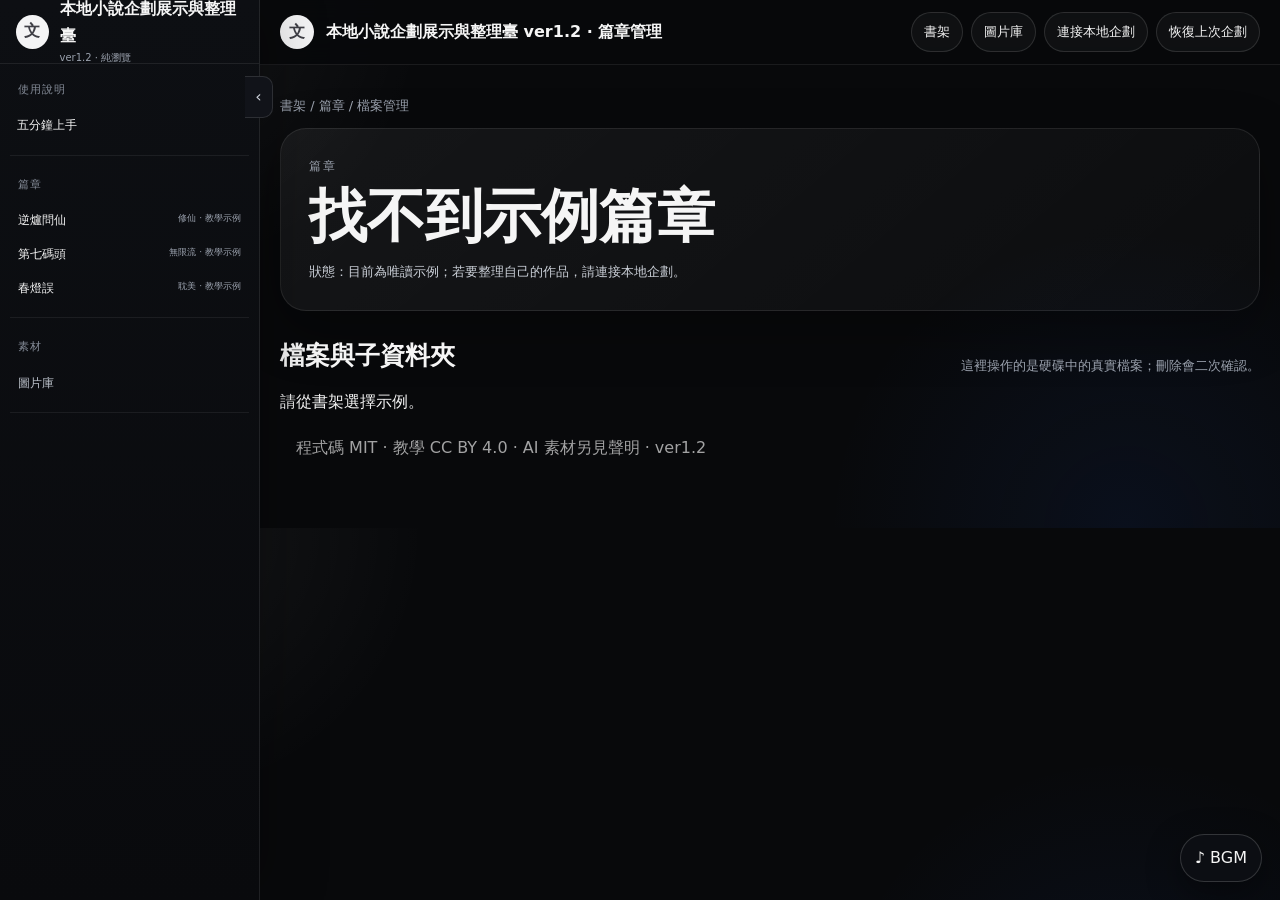
==== chapter.html @ 4d3f46bc "Initial release 本地小說企劃展示與整理臺 ver1.2" ====
<!doctype html>
<html lang="zh-Hant">
  <head>
    <meta charset="utf-8" />
    <meta name="viewport" content="width=device-width,initial-scale=1" />
    <title>本地小說企劃展示與整理臺 ver1.2 · 篇章管理</title>
    <link rel="stylesheet" href="css/style.css" />
    <link rel="stylesheet" href="css/theme-manager.css" />
    <link rel="stylesheet" href="css/browse.css" />
  </head>
  <body>
    <header class="top">
      <div class="wrap topin">
        <div class="brand">
          <div class="mark">文</div>
          <div>本地小說企劃展示與整理臺 ver1.2 · 篇章管理</div>
        </div>
        <nav class="nav">
          <a href="index.html">← 返回書架</a
          ><a id="imagesLink" href="images.html">本篇圖片</a
          ><button class="btn" id="editChapterBtn">編輯篇章</button
          ><button
            class="btn"
            id="reconnectBtn"
            onclick="BY.reconnect()"
            hidden
          >
            恢復上次項目</button
          ><button class="btn" onclick="BY.connect()">重選項目</button>
        </nav>
      </div>
    </header>
    <main class="wrap">
      <div class="crumb">書架 / 篇章 / 檔案管理</div>
      <section class="hero">
        <div class="eyebrow" id="chapterTheme">篇章</div>
        <h1 id="chapterTitle">讀取中…</h1>
        <div class="lead" id="chapterSub"></div>
        <div class="notice" style="margin-top: 12px">
          狀態：<span id="projectStatus">讀取中…</span>
        </div>
      </section>
      <section class="section">
        <div class="sectionhead">
          <h2>檔案與子資料夾</h2>
          <div class="meta">這裡操作的是硬碟中的真實檔案；刪除會二次確認。</div>
        </div>
        <div id="docList"><div class="empty">正在讀取…</div></div>
      </section>
      <p class="wrap" style="opacity: 0.65; padding: 20px 0">
        程式碼 MIT · 教學 CC BY 4.0 · AI 素材另見聲明 · ver1.2
      </p>
    </main>
    <div class="dialog" id="chapterSettingsDialog">
      <div class="dialogbox">
        <h2>編輯篇章</h2>
        <div class="field">
          <label>篇章名稱</label><input id="editChapterTitle" />
        </div>
        <div class="field">
          <label>副標題</label
          ><input id="editChapterSubtitle" placeholder="例如：系列第一部" />
        </div>
        <div class="field">
          <label>簡介</label
          ><textarea id="editChapterDescription" rows="3"></textarea>
        </div>
        <div class="field">
          <label>篇章類型</label
          ><select id="editChapterTheme"></select>
        </div>
        <div class="hint">
          需要新增或修改類型時，使用右下角「🎨 主題」。英文 ID
          與資料夾位置不會在這裡改動。
        </div>
        <div class="actions">
          <button class="btn" onclick="BY.saveChapterSettings()">
            保存修改</button
          ><button class="btn" onclick="BY.closeChapterSettings()">取消</button>
        </div>
      </div>
    </div>
    <script src="js/marked.js"></script>
    <script src="js/jszip.min.js"></script>
    <script src="js/markdown-utils.js"></script>
    <script src="js/reader-navigation.js"></script>
    <script src="js/app.js"></script>
    <script src="js/workbench.js"></script>
    <script src="js/demo-data.js"></script>
    <script src="js/browse.js"></script>
    <script>
      BY.initChapter();
    </script>
  </body>
</html>
---- css/style.css ----
:root {
  --bg: #08090b;
  --panel: #111317;
  --panel2: #16191f;
  --line: #2a2e36;
  --text: #f5f5f5;
  --muted: #9aa1ad;
  --white: #fff;
  --black: #050505;
  --red: #b91c1c;
  --blue: #2563eb;
  --accent: #fff;
  --shadow: 0 18px 55px rgba(0, 0, 0, 0.32);
}
* {
  box-sizing: border-box;
}
html {
  scroll-behavior: smooth;
}
body {
  margin: 0;
  background:
    radial-gradient(
      circle at 12% 0%,
      rgba(255, 255, 255, 0.055),
      transparent 22%
    ),
    radial-gradient(
      circle at 88% 100%,
      rgba(37, 99, 235, 0.08),
      transparent 24%
    ),
    var(--bg);
  color: var(--text);
  font-family: "Microsoft YaHei", "PingFang SC", system-ui, sans-serif;
  line-height: 1.65;
}
a {
  color: inherit;
  text-decoration: none;
}
button,
input,
select {
  font: inherit;
  color: inherit;
}
.wrap {
  width: min(1180px, calc(100% - 32px));
  margin: auto;
}
.top {
  position: sticky;
  top: 0;
  z-index: 50;
  background: rgba(8, 9, 11, 0.86);
  backdrop-filter: blur(12px);
  border-bottom: 1px solid rgba(255, 255, 255, 0.08);
}
.topin {
  min-height: 64px;
  display: flex;
  align-items: center;
  justify-content: space-between;
  gap: 16px;
}
.brand {
  display: flex;
  align-items: center;
  gap: 12px;
  font-weight: 800;
}
.mark {
  width: 34px;
  height: 34px;
  border-radius: 50%;
  background: var(--white);
  color: var(--black);
  display: grid;
  place-items: center;
  font-weight: 900;
}
.nav {
  display: flex;
  gap: 8px;
  flex-wrap: wrap;
}
.nav a,
.btn {
  border: 1px solid rgba(255, 255, 255, 0.12);
  background: rgba(255, 255, 255, 0.035);
  padding: 8px 12px;
  border-radius: 999px;
  font-size: 13px;
  cursor: pointer;
}
.nav a:hover,
.btn:hover {
  border-color: rgba(255, 255, 255, 0.28);
  background: rgba(255, 255, 255, 0.065);
}
main {
  padding: 30px 0 46px;
}
.hero {
  border: 1px solid rgba(255, 255, 255, 0.09);
  border-radius: 26px;
  padding: 28px;
  background: linear-gradient(
    140deg,
    rgba(255, 255, 255, 0.055),
    rgba(255, 255, 255, 0.018)
  );
  box-shadow: var(--shadow);
}
.eyebrow {
  font-size: 12px;
  letter-spacing: 0.2em;
  text-transform: uppercase;
  color: var(--muted);
}
h1 {
  margin: 8px 0 6px;
  font-size: clamp(34px, 5vw, 58px);
  line-height: 1.1;
}
h2 {
  font-size: 25px;
  margin: 0;
}
.lead {
  color: #d7d9df;
  max-width: 72ch;
}
.section {
  margin-top: 24px;
}
.sectionhead {
  display: flex;
  align-items: end;
  justify-content: space-between;
  gap: 16px;
  margin-bottom: 12px;
}
.grid {
  display: grid;
  gap: 16px;
}
.chapters {
  grid-template-columns: repeat(3, minmax(0, 1fr));
}
.card {
  border: 1px solid rgba(255, 255, 255, 0.085);
  background: linear-gradient(180deg, #15181d, #0f1115);
  border-radius: 22px;
  padding: 20px;
  box-shadow: var(--shadow);
  position: relative;
  overflow: hidden;
}
.card:before {
  content: "";
  position: absolute;
  left: 0;
  top: 0;
  bottom: 0;
  width: 5px;
  background: var(--accent);
}
.card.horror {
  --accent: var(--red);
}
.card.melancholy {
  --accent: var(--blue);
}
.card.baizi {
  --accent: var(--white);
}
.card.unknown {
  --accent: #161616;
}
.card h3 {
  font-size: 23px;
  margin: 0 0 4px;
}
.meta {
  font-size: 13px;
  color: var(--muted);
}
.card p {
  color: #d8dbe1;
}
.actions {
  display: flex;
  gap: 8px;
  flex-wrap: wrap;
  margin-top: 14px;
}
.action {
  display: inline-flex;
  border: 1px solid rgba(255, 255, 255, 0.12);
  padding: 7px 11px;
  border-radius: 999px;
  font-size: 13px;
}
.action:hover {
  background: rgba(255, 255, 255, 0.06);
}
.badge {
  display: inline-flex;
  padding: 4px 9px;
  border: 1px solid rgba(255, 255, 255, 0.12);
  border-radius: 999px;
  font-size: 11px;
  color: #d7dae0;
}
.empty {
  border: 1px dashed rgba(255, 255, 255, 0.18);
  border-radius: 20px;
  padding: 26px;
  color: var(--muted);
  text-align: center;
}
.list {
  display: grid;
  gap: 10px;
}
.row {
  display: flex;
  justify-content: space-between;
  gap: 16px;
  align-items: center;
  border: 1px solid rgba(255, 255, 255, 0.08);
  background: rgba(255, 255, 255, 0.025);
  border-radius: 16px;
  padding: 14px 16px;
}
.row:hover {
  background: rgba(255, 255, 255, 0.045);
}
.rowtitle {
  font-weight: 700;
}
.rowmeta {
  font-size: 12px;
  color: var(--muted);
}
.crumb {
  font-size: 13px;
  color: var(--muted);
  margin-bottom: 12px;
}
.reader {
  max-width: 900px;
  margin: auto;
}
.md {
  border: 1px solid rgba(255, 255, 255, 0.085);
  background: #101216;
  border-radius: 22px;
  padding: 30px;
  box-shadow: var(--shadow);
}
.md h1,
.md h2,
.md h3 {
  line-height: 1.3;
}
.md h1 {
  font-size: 34px;
}
.md h2 {
  font-size: 25px;
  margin-top: 30px;
  border-bottom: 1px solid rgba(255, 255, 255, 0.08);
  padding-bottom: 8px;
}
.md h3 {
  font-size: 20px;
  margin-top: 24px;
}
.md p {
  color: #e2e4e8;
}
.md blockquote {
  margin: 16px 0;
  padding: 10px 16px;
  border-left: 4px solid var(--blue);
  background: rgba(37, 99, 235, 0.08);
  color: #dbeafe;
}
.md code {
  background: #20242c;
  border-radius: 6px;
  padding: 2px 5px;
}
.md pre {
  background: #090b0e;
  padding: 16px;
  border-radius: 14px;
  overflow: auto;
}
.md table {
  width: 100%;
  border-collapse: collapse;
}
.md th,
.md td {
  border: 1px solid #30343d;
  padding: 8px;
}
.md ul,
.md ol {
  padding-left: 1.5em;
}
.tools {
  display: flex;
  gap: 8px;
  flex-wrap: wrap;
  margin: 14px 0;
}
.images {
  grid-template-columns: repeat(4, minmax(0, 1fr));
}
.imagecard {
  border: 1px solid rgba(255, 255, 255, 0.08);
  border-radius: 18px;
  overflow: hidden;
  background: #101216;
}
.imagecard img {
  display: block;
  width: 100%;
  aspect-ratio: 1/1;
  object-fit: cover;
  background: #060708;
}
.imagecap {
  padding: 9px 10px;
  color: #cfd3db;
  font-size: 12px;
}
.dialog {
  position: fixed;
  inset: 0;
  background: rgba(0, 0, 0, 0.68);
  z-index: 90;
  display: none;
  place-items: center;
  padding: 20px;
}
.dialog.open {
  display: grid;
}
.dialogbox {
  width: min(520px, 100%);
  background: #15181d;
  border: 1px solid rgba(255, 255, 255, 0.12);
  border-radius: 22px;
  padding: 22px;
  box-shadow: var(--shadow);
}
.field {
  display: grid;
  gap: 6px;
  margin: 12px 0;
}
.field input,
.field select {
  width: 100%;
  background: #0c0e12;
  border: 1px solid #343943;
  border-radius: 12px;
  padding: 10px 12px;
}
.hint {
  color: var(--muted);
  font-size: 12px;
}
.notice {
  font-size: 13px;
  color: #cbd0d8;
}
.split {
  display: grid;
  grid-template-columns: 1fr 320px;
  gap: 18px;
}
.side {
  align-self: start;
  position: sticky;
  top: 84px;
}
.swatch {
  display: grid;
  grid-template-columns: repeat(4, 1fr);
  gap: 8px;
}
.swatch div {
  height: 52px;
  border-radius: 12px;
  border: 1px solid rgba(255, 255, 255, 0.12);
}
@media (max-width: 900px) {
  .chapters,
  .images {
    grid-template-columns: 1fr 1fr;
  }
  .split {
    grid-template-columns: 1fr;
  }
  .side {
    position: static;
  }
}
@media (max-width: 640px) {
  .chapters,
  .images {
    grid-template-columns: 1fr;
  }
  .topin {
    align-items: flex-start;
    flex-direction: column;
    padding: 10px 0;
  }
  .md {
    padding: 20px;
  }
  .row {
    align-items: flex-start;
    flex-direction: column;
  }
  .sectionhead {
    align-items: flex-start;
    flex-direction: column;
  }
}
.coverthumb {
  display: block;
  margin: -20px -20px 14px;
  height: 180px;
  overflow: hidden;
  border-bottom: 1px solid rgba(255, 255, 255, 0.08);
  background: #07080a;
}
.coverthumb img {
  width: 100%;
  height: 100%;
  object-fit: cover;
  display: block;
}
.imageopen {
  position: relative;
  display: block;
  width: 100%;
  border: 0;
  padding: 0;
  background: #060708;
  cursor: zoom-in;
  color: inherit;
}
.imageopen img {
  display: block;
  width: 100%;
  aspect-ratio: 1/1;
  object-fit: cover;
}
.zoomhint {
  position: absolute;
  right: 8px;
  bottom: 8px;
  background: rgba(0, 0, 0, 0.7);
  border: 1px solid rgba(255, 255, 255, 0.18);
  padding: 4px 8px;
  border-radius: 999px;
  font-size: 11px;
  opacity: 0;
  transition: 0.2s;
}
.imageopen:hover .zoomhint {
  opacity: 1;
}
.imagepath {
  font-size: 11px;
  color: var(--muted);
  overflow-wrap: anywhere;
  margin-bottom: 8px;
}
.imagecontrols {
  display: grid;
  gap: 8px;
}
.imagecontrols label {
  display: grid;
  gap: 4px;
  font-size: 11px;
  color: #cfd3db;
}
.imagecontrols select,
.imagecontrols input {
  width: 100%;
  background: #0b0d11;
  border: 1px solid #333842;
  border-radius: 10px;
  padding: 7px 8px;
  font-size: 12px;
}
.lightbox {
  position: fixed;
  inset: 0;
  z-index: 120;
  background: rgba(0, 0, 0, 0.86);
  display: none;
  place-items: center;
  padding: 24px;
}
.lightbox.open {
  display: grid;
}
.lightboxbox {
  position: relative;
  max-width: min(1200px, 96vw);
  max-height: 94vh;
  display: grid;
  grid-template-rows: minmax(0, 1fr) auto;
  background: #0b0d10;
  border: 1px solid rgba(255, 255, 255, 0.16);
  border-radius: 18px;
  overflow: hidden;
  box-shadow: 0 28px 90px rgba(0, 0, 0, 0.6);
}
.lightboxbox img {
  max-width: 100%;
  max-height: 82vh;
  object-fit: contain;
  display: block;
  margin: auto;
  background: #050506;
}
.lightmeta {
  padding: 10px 14px;
  color: #d9dce2;
  font-size: 13px;
  border-top: 1px solid rgba(255, 255, 255, 0.08);
}
.lightmeta strong {
  display: block;
  margin-bottom: 3px;
}
.lightclose {
  position: absolute;
  right: 10px;
  top: 10px;
  z-index: 3;
  width: 38px;
  height: 38px;
  border-radius: 50%;
  border: 1px solid rgba(255, 255, 255, 0.22);
  background: rgba(0, 0, 0, 0.72);
  color: #fff;
  font-size: 24px;
  line-height: 1;
  cursor: pointer;
}
.no-scroll {
  overflow: hidden;
}

/* v9 · Theme wheel / BGM / grouped docs */
.card.unknown {
  --accent: var(--black);
}
.seriesgroup {
  margin-top: 16px;
}
.seriesgroup:first-child {
  margin-top: 0;
}
.seriesgroup > h3 {
  margin: 0 0 9px;
  font-size: 15px;
  color: #e3e6eb;
  letter-spacing: 0.04em;
}
.seriesgroup + .seriesgroup {
  padding-top: 14px;
  border-top: 1px solid rgba(255, 255, 255, 0.07);
}
.tablewrap {
  overflow: auto;
  margin: 14px 0;
  border-radius: 12px;
}
.md hr {
  border: 0;
  border-top: 1px solid rgba(255, 255, 255, 0.12);
  margin: 24px 0;
}
.md del {
  color: #9ca3af;
}
.globaltools {
  position: fixed;
  right: 18px;
  bottom: 18px;
  z-index: 100;
  display: flex;
  gap: 8px;
}
.floatbtn {
  border: 1px solid rgba(255, 255, 255, 0.16);
  background: rgba(14, 16, 20, 0.92);
  backdrop-filter: blur(10px);
  color: #f5f5f5;
  border-radius: 999px;
  padding: 10px 14px;
  box-shadow: 0 10px 34px rgba(0, 0, 0, 0.42);
  cursor: pointer;
}
.floatbtn:hover {
  background: #1a1d23;
  border-color: rgba(255, 255, 255, 0.3);
}
.toolpanel {
  position: fixed;
  right: 18px;
  bottom: 70px;
  z-index: 110;
  width: min(360px, calc(100vw - 36px));
  background: rgba(17, 19, 24, 0.98);
  border: 1px solid rgba(255, 255, 255, 0.14);
  border-radius: 20px;
  padding: 16px;
  box-shadow: 0 24px 80px rgba(0, 0, 0, 0.58);
  display: none;
}
.toolpanel.open {
  display: block;
}
.toolhead {
  display: flex;
  align-items: center;
  justify-content: space-between;
  gap: 14px;
  font-size: 17px;
}
.xbtn {
  width: 32px;
  height: 32px;
  border-radius: 50%;
  border: 1px solid rgba(255, 255, 255, 0.12);
  background: #0b0d11;
  color: #fff;
  cursor: pointer;
  font-size: 20px;
}
.toolhint {
  font-size: 12px;
  color: var(--muted);
  margin: 8px 0 14px;
}
.colorgrid {
  display: grid;
  grid-template-columns: 1fr 1fr;
  gap: 10px;
}
.colorgrid label {
  display: grid;
  grid-template-columns: 1fr 46px;
  align-items: center;
  gap: 8px;
  border: 1px solid rgba(255, 255, 255, 0.08);
  padding: 9px 10px;
  border-radius: 12px;
  font-size: 12px;
}
.colorgrid input[type="color"] {
  width: 46px;
  height: 32px;
  border: 0;
  padding: 0;
  background: transparent;
  cursor: pointer;
}
.toolactions {
  display: flex;
  gap: 8px;
  margin-top: 12px;
}
.toolfield {
  display: grid;
  gap: 6px;
  font-size: 12px;
  color: #d8dbe1;
}
.toolfield select {
  width: 100%;
  background: #0b0d11;
  border: 1px solid #343943;
  border-radius: 11px;
  padding: 9px 10px;
}
.playerrow {
  display: flex;
  gap: 12px;
  align-items: center;
  margin-top: 12px;
}
.playbtn {
  min-width: 92px;
  border: 1px solid rgba(255, 255, 255, 0.15);
  background: rgba(255, 255, 255, 0.05);
  border-radius: 999px;
  padding: 8px 12px;
  cursor: pointer;
}
.playbtn:disabled {
  opacity: 0.45;
  cursor: not-allowed;
}
.vol {
  display: flex;
  align-items: center;
  gap: 7px;
  font-size: 12px;
  color: #d8dbe1;
  flex: 1;
}
.vol input {
  width: 100%;
}
.checkrow {
  display: flex;
  align-items: center;
  gap: 7px;
  margin-top: 10px;
  font-size: 12px;
  color: #d8dbe1;
}
.bgmstatus {
  margin-top: 10px;
  font-size: 11px;
  color: var(--muted);
  overflow-wrap: anywhere;
}
@media (max-width: 640px) {
  .globaltools {
    right: 10px;
    bottom: 10px;
  }
  .toolpanel {
    right: 10px;
    bottom: 62px;
    width: calc(100vw - 20px);
  }
  .colorgrid {
    grid-template-columns: 1fr;
  }
}

/* v10 · fixed series sidebar + real file manager */
.bysidenav {
  position: fixed;
  left: 0;
  top: 0;
  bottom: 0;
  width: 260px;
  z-index: 70;
  background: linear-gradient(180deg, #0d0f13, #090a0d);
  border-right: 1px solid rgba(255, 255, 255, 0.09);
  box-shadow: 18px 0 50px rgba(0, 0, 0, 0.18);
  display: flex;
  flex-direction: column;
  transition: 0.22s ease;
}
.sidebrand {
  height: 64px;
  display: flex;
  align-items: center;
  gap: 11px;
  padding: 0 16px;
  border-bottom: 1px solid rgba(255, 255, 255, 0.08);
}
.sidebrand small {
  display: block;
  color: var(--muted);
  font-size: 10px;
  margin-top: 1px;
}
.sidenavscroll {
  overflow: auto;
  padding: 12px 10px 70px;
}
.sidegroup {
  display: block;
  margin-bottom: 15px;
  padding-bottom: 12px;
  border-bottom: 1px solid rgba(255, 255, 255, 0.065);
}
.sidegrouptitle {
  display: block;
  font-size: 11px;
  text-transform: uppercase;
  letter-spacing: 0.08em;
  color: #858c98;
  padding: 5px 8px;
  margin-bottom: 5px;
  list-style: none;
}
.sidefile {
  display: flex;
  align-items: center;
  gap: 5px;
  border-radius: 10px;
}
.sidefile:hover {
  background: rgba(255, 255, 255, 0.045);
}
.sidefile > a {
  flex: 1;
  min-width: 0;
  padding: 7px 7px;
  font-size: 12px;
  white-space: nowrap;
  overflow: hidden;
  text-overflow: ellipsis;
}
.sideops {
  display: flex;
  gap: 2px;
  opacity: 0.35;
  transition: 0.15s;
}
.sidefile:hover .sideops {
  opacity: 1;
}
.sideops button,
.sideadd,
.fileops button,
.fileops a,
.miniops button {
  border: 1px solid rgba(255, 255, 255, 0.1);
  background: rgba(255, 255, 255, 0.035);
  color: #dfe3e9;
  border-radius: 8px;
  padding: 4px 7px;
  font-size: 11px;
  cursor: pointer;
}
.sideops button:hover,
.sideadd:hover,
.fileops button:hover,
.fileops a:hover,
.miniops button:hover {
  background: rgba(255, 255, 255, 0.09);
  border-color: rgba(255, 255, 255, 0.22);
}
.danger,
.dangerbtn {
  color: #fecaca !important;
  border-color: rgba(239, 68, 68, 0.26) !important;
}
.sideadd {
  width: 100%;
  margin-top: 6px;
  padding: 7px;
}
.sidelink {
  display: flex;
  justify-content: space-between;
  gap: 8px;
  padding: 7px 8px;
  border-radius: 9px;
  font-size: 12px;
}
.sidelink:hover {
  background: rgba(255, 255, 255, 0.045);
}
.sidelink small {
  color: var(--muted);
  font-size: 9px;
}
.sidelink.compact {
  display: block;
  color: #bdc3cc;
}
.sidecollapse {
  position: absolute;
  right: -14px;
  top: 76px;
  width: 28px;
  height: 42px;
  border-radius: 0 10px 10px 0;
  border: 1px solid rgba(255, 255, 255, 0.12);
  border-left: 0;
  background: #111319;
  color: #cfd4dc;
  cursor: pointer;
}
.sideopen {
  display: none;
  position: fixed;
  left: 10px;
  bottom: 12px;
  z-index: 115;
  width: 42px;
  height: 42px;
  border-radius: 50%;
  border: 1px solid rgba(255, 255, 255, 0.16);
  background: #111319;
  color: #fff;
  cursor: pointer;
}
.with-sidebar .top .wrap,
.with-sidebar main.wrap {
  width: min(1180px, calc(100% - 300px));
  margin-left: max(280px, calc((100vw - 1180px + 260px) / 2));
}
.sidebar-collapsed .bysidenav {
  transform: translateX(-260px);
}
.sidebar-collapsed .sideopen {
  display: block;
}
.sidebar-collapsed.with-sidebar .top .wrap,
.sidebar-collapsed.with-sidebar main.wrap {
  width: min(1180px, calc(100% - 32px));
  margin-left: auto;
  margin-right: auto;
}
.manager-note {
  display: flex;
  gap: 14px;
  align-items: flex-start;
  border: 1px solid rgba(255, 255, 255, 0.08);
  background: rgba(255, 255, 255, 0.025);
  border-radius: 18px;
  padding: 16px 18px;
}
.manager-note strong {
  white-space: nowrap;
}
.manager-note span {
  color: #cbd0d8;
  font-size: 13px;
}
.treebar {
  display: flex;
  align-items: center;
  justify-content: space-between;
  gap: 14px;
  border: 1px solid rgba(255, 255, 255, 0.1);
  background: #15181d;
  border-radius: 17px;
  padding: 13px 14px;
  margin-bottom: 10px;
}
.treebar > div:first-child {
  display: grid;
}
.treebar span {
  font-size: 11px;
  color: var(--muted);
}
.filetree {
  border: 1px solid rgba(255, 255, 255, 0.07);
  border-radius: 18px;
  overflow: hidden;
  background: #0e1014;
}
.treefolder,
.treefile {
  border-top: 1px solid rgba(255, 255, 255, 0.055);
}
.filetree > .treefolder:first-child,
.filetree > .treefile:first-child {
  border-top: 0;
}
.treerow {
  display: flex;
  align-items: center;
  gap: 9px;
  min-height: 48px;
  padding: 7px 10px 7px calc(12px + var(--depth, 0) * 24px);
}
.folderrow {
  background: rgba(255, 255, 255, 0.025);
}
.treeicon {
  width: 28px;
  flex: none;
  font-size: 10px;
  color: #aeb5c0;
  text-align: center;
}
.treefilemain {
  display: grid;
  min-width: 130px;
}
.treepath {
  font-size: 10px;
  color: #747c88;
  margin-left: 6px;
  overflow-wrap: anywhere;
}
.fileops {
  margin-left: auto;
  display: flex;
  gap: 5px;
  flex-wrap: wrap;
  justify-content: flex-end;
}
.treesections {
  display: flex;
  gap: 5px;
  flex-wrap: wrap;
  padding: 0 10px 9px calc(49px + var(--depth, 0) * 24px);
}
.treesections a {
  font-size: 10px;
  color: #b9c1cc;
  border: 1px solid rgba(255, 255, 255, 0.08);
  border-radius: 999px;
  padding: 3px 7px;
}
.treesections a:hover {
  background: rgba(255, 255, 255, 0.05);
}
.treechildren > .treefolder,
.treechildren > .treefile {
  border-top: 1px solid rgba(255, 255, 255, 0.04);
}
.miniops {
  display: flex;
  gap: 5px;
  flex-wrap: wrap;
}
.dangerbtn {
  background: rgba(127, 29, 29, 0.14) !important;
}
.tools .dangerbtn:hover {
  background: rgba(127, 29, 29, 0.26) !important;
}
@media (max-width: 1100px) {
  .bysidenav {
    transform: translateX(-260px);
  }
  .sideopen {
    display: block;
  }
  .with-sidebar .top .wrap,
  .with-sidebar main.wrap {
    width: min(1180px, calc(100% - 32px));
    margin-left: auto;
    margin-right: auto;
  }
  .sidebar-collapsed .bysidenav {
    transform: translateX(0);
  }
  .sidebar-collapsed .sideopen {
    display: none;
  }
  .sidebar-collapsed.with-sidebar .top .wrap,
  .sidebar-collapsed.with-sidebar main.wrap {
    width: min(1180px, calc(100% - 32px));
    margin-left: auto;
    margin-right: auto;
  }
}
@media (max-width: 700px) {
  .treerow {
    align-items: flex-start;
    flex-wrap: wrap;
  }
  .fileops {
    width: 100%;
    margin-left: 37px;
    justify-content: flex-start;
  }
  .treepath {
    width: 100%;
    margin-left: 37px;
  }
  .manager-note {
    flex-direction: column;
  }
  .with-sidebar .globaltools {
    z-index: 120;
  }
}

/* Workbench tools */
.wbquick {
  position: fixed;
  right: 18px;
  bottom: 82px;
  z-index: 80;
  display: flex;
  gap: 7px;
  flex-direction: column;
}
.wbquick button {
  width: 42px;
  height: 42px;
  border-radius: 13px;
  border: 1px solid rgba(255, 255, 255, 0.12);
  background: #15171b;
  color: #f4f4f5;
  font-weight: 800;
  box-shadow: 0 8px 26px #0008;
  cursor: pointer;
}
.wbquick button:hover {
  transform: translateY(-1px);
  border-color: #ffffff55;
}
.wb-dashboard {
  display: flex;
  gap: 10px;
  flex-wrap: wrap;
  margin-top: 18px;
  align-items: center;
}
.wb-dashboard > span {
  padding: 9px 13px;
  border: 1px solid #ffffff18;
  border-radius: 12px;
  background: #ffffff08;
  color: #bbb;
}
.wb-dashboard b {
  color: #fff;
  font-size: 18px;
  margin-right: 4px;
}
.continue-work {
  margin-top: 10px;
  color: #aaa;
}
.continue-work a {
  color: #fff;
  text-decoration: underline;
}
.reader-primary {
  display: flex;
  gap: 8px;
  flex-wrap: wrap;
  align-items: center;
}
.editbtn {
  font-size: 16px !important;
  padding: 10px 18px !important;
  border-color: #ffffff40 !important;
}
.historybtn {
  border-color: #2563eb55 !important;
}
.tagline {
  margin-top: 10px;
  display: flex;
  gap: 8px;
  align-items: center;
  color: #999;
}
.tagchip {
  border: 1px solid #ffffff18;
  background: #ffffff08;
  color: #ddd;
  border-radius: 999px;
  padding: 4px 9px;
  cursor: pointer;
}
.editor-shell {
  display: grid;
  gap: 12px;
}
.editor-top {
  display: flex;
  gap: 16px;
  align-items: end;
  flex-wrap: wrap;
}
.editor-top label {
  display: grid;
  gap: 5px;
  color: #aaa;
  flex: 1;
}
.editor-top input {
  width: 100%;
  padding: 10px 12px;
  border-radius: 10px;
  border: 1px solid #ffffff18;
  background: #0d0e10;
  color: #fff;
}
.editor-hint {
  font-size: 12px;
  color: #777;
}
.editor-shell textarea {
  width: 100%;
  min-height: 62vh;
  resize: vertical;
  background: #090a0c;
  color: #e8e8eb;
  border: 1px solid #ffffff1f;
  border-radius: 14px;
  padding: 18px;
  line-height: 1.75;
  font:
    15px/1.75 ui-monospace,
    SFMono-Regular,
    Consolas,
    monospace;
  outline: none;
}
.editor-shell textarea:focus {
  border-color: #ffffff55;
  box-shadow: 0 0 0 3px #ffffff0b;
}
.savebar {
  position: sticky;
  bottom: 12px;
  z-index: 20;
  display: flex;
  gap: 10px;
  align-items: center;
  padding: 12px;
  border-radius: 16px;
  background: #111217ed;
  border: 1px solid #ffffff18;
  backdrop-filter: blur(12px);
  box-shadow: 0 12px 36px #000a;
}
.save-big {
  min-width: 220px;
  padding: 16px 28px;
  border: 0;
  border-radius: 13px;
  background: #f4f4f5;
  color: #08090a;
  font-weight: 900;
  font-size: 18px;
  cursor: pointer;
  box-shadow:
    0 0 0 1px #fff4,
    0 8px 28px #0008;
}
.save-big:hover {
  background: #fff;
  transform: translateY(-1px);
}
.save-big:disabled {
  opacity: 0.6;
}
.save-state {
  margin-left: auto;
  color: #9ca3af;
  font-size: 13px;
}
.save-state.dirty {
  color: #fca5a5;
  font-weight: 700;
}
.wbmodal {
  position: fixed;
  inset: 0;
  z-index: 150;
  background: #000b;
  display: none;
  place-items: center;
  padding: 24px;
}
.wbmodal.open {
  display: grid;
}
.wbmodalbox {
  width: min(900px, 96vw);
  max-height: 88vh;
  overflow: auto;
  background: #111318;
  border: 1px solid #ffffff1c;
  border-radius: 20px;
  box-shadow: 0 24px 80px #000;
  padding: 18px;
}
.wbmodalhead {
  display: flex;
  justify-content: space-between;
  align-items: center;
  font-size: 20px;
  margin-bottom: 14px;
}
.searchbox > input {
  width: 100%;
  font-size: 18px;
  padding: 13px 15px;
  border-radius: 12px;
  border: 1px solid #ffffff20;
  background: #08090b;
  color: #fff;
}
.searchbox #searchMeta {
  color: #888;
  font-size: 12px;
  margin: 8px 2px;
}
.searchresult {
  display: grid;
  gap: 4px;
  padding: 11px 12px;
  border-top: 1px solid #ffffff12;
}
.searchresult:hover {
  background: #ffffff07;
}
.searchresult span {
  color: #b8b8bf;
  font-size: 13px;
}
.searchresult em {
  color: #777;
  font-size: 11px;
}
.historyrow,
.trashrow {
  display: flex;
  gap: 12px;
  justify-content: space-between;
  align-items: center;
  padding: 10px 0;
  border-top: 1px solid #ffffff10;
}
.pickgrid {
  display: grid;
  grid-template-columns: repeat(auto-fill, minmax(150px, 1fr));
  gap: 10px;
}
.pickimage {
  background: #0a0b0d;
  border: 1px solid #ffffff15;
  border-radius: 12px;
  padding: 8px;
  color: #ddd;
  cursor: pointer;
  text-align: left;
}
.pickimage img {
  width: 100%;
  height: 120px;
  object-fit: cover;
  border-radius: 8px;
  margin-bottom: 5px;
}
.health {
  display: grid;
  gap: 8px;
}
.health.ok strong {
  color: #86efac;
}
.health.warn strong {
  color: #fca5a5;
}
.statbig {
  text-align: center;
  padding: 20px;
}
.statbig strong {
  display: block;
  font-size: 42px;
  color: #fff;
}
.statbig span {
  color: #888;
}
.statrows > div {
  display: flex;
  justify-content: space-between;
  padding: 10px;
  border-top: 1px solid #ffffff12;
}
.wbtoast {
  position: fixed;
  left: 50%;
  bottom: 30px;
  transform: translate(-50%, 20px);
  opacity: 0;
  z-index: 220;
  background: #f4f4f5;
  color: #09090b;
  padding: 11px 17px;
  border-radius: 999px;
  font-weight: 700;
  transition: 0.2s;
}
.wbtoast.show {
  opacity: 1;
  transform: translate(-50%, 0);
}
@media (max-width: 700px) {
  .savebar {
    flex-wrap: wrap;
  }
  .save-big {
    width: 100%;
  }
  .save-state {
    margin-left: 0;
  }
  .wbquick {
    right: 8px;
  }
  .wbmodal {
    padding: 10px;
  }
}

/* Thumbnail showcase */
.showcase-section {
  position: relative;
}
.showcase {
  border: 1px solid rgba(255, 255, 255, 0.08);
  background: linear-gradient(180deg, #101216, #0b0d10);
  border-radius: 22px;
  padding: 16px;
  box-shadow: var(--shadow);
  overflow: hidden;
}
.showcase-track {
  display: flex;
  gap: 14px;
  overflow-x: auto;
  scroll-snap-type: x mandatory;
  scrollbar-width: thin;
  padding: 6px calc(50% - 145px) 12px;
  overscroll-behavior-inline: contain;
}
.showcase-item {
  flex: 0 0 270px;
  scroll-snap-align: center;
  border: 1px solid rgba(255, 255, 255, 0.1);
  border-radius: 16px;
  overflow: hidden;
  background: #0a0b0e;
  opacity: 0.58;
  transform: scale(0.92);
  transition: 0.2s ease;
  box-shadow: 0 10px 30px #0007;
}
.showcase-item.active {
  opacity: 1;
  transform: scale(1);
  border-color: rgba(255, 255, 255, 0.34);
  box-shadow:
    0 14px 42px #000b,
    0 0 0 1px #ffffff12;
}
.showcase-item img {
  display: block;
  width: 100%;
  aspect-ratio: 3/2;
  object-fit: cover;
  background: #050607;
}
.showcase-item span {
  display: grid;
  padding: 8px 10px;
}
.showcase-item b {
  font-size: 13px;
}
.showcase-item small {
  font-size: 10px;
  color: var(--muted);
  white-space: nowrap;
  overflow: hidden;
  text-overflow: ellipsis;
}
.showcase-nav {
  display: flex;
  align-items: center;
  justify-content: center;
  gap: 12px;
  color: var(--muted);
  font-size: 11px;
  padding-top: 6px;
}
.showcase-empty {
  color: var(--muted);
  text-align: center;
  padding: 22px;
}
.derivebox {
  display: grid;
  grid-template-columns: minmax(220px, 1fr) minmax(260px, 1fr);
  gap: 18px;
  align-items: start;
}
.derive-preview {
  width: 100%;
  max-height: 420px;
  object-fit: contain;
  background: #07080a;
  border: 1px solid #ffffff15;
  border-radius: 14px;
}
.derive-presets {
  display: grid;
  grid-template-columns: 1fr 1fr;
  gap: 8px;
  margin-top: 14px;
}
.derive-presets .btn {
  border-radius: 12px;
  padding: 11px 12px;
}
.imagecontrols .miniops button:first-child {
  border-color: #ffffff30;
  background: #ffffff09;
}
@media (max-width: 700px) {
  .showcase-track {
    padding-left: calc(50% - 115px);
    padding-right: calc(50% - 115px);
  }
  .showcase-item {
    flex-basis: 220px;
  }
  .derivebox {
    grid-template-columns: 1fr;
  }
  .derive-presets {
    grid-template-columns: 1fr;
  }
}

/* Workbench 1.2 · 首页紧凑 Hero + 中央焦点式视觉展台 */
.hero-home {
  display: grid;
  grid-template-columns: minmax(430px, 0.92fr) minmax(420px, 1.08fr);
  gap: 34px;
  align-items: center;
  padding: 26px 30px;
  min-height: 350px;
}
.hero-visual {
  min-width: 0;
  display: flex;
  align-items: center;
  justify-content: center;
}
.hero-copy {
  min-width: 0;
  padding: 8px 4px 8px 0;
}
.hero-copy h1 {
  font-size: clamp(42px, 5vw, 68px);
  margin-top: 9px;
}
.hero-copy .lead {
  font-size: 17px;
}
.hero-copy .wb-dashboard {
  margin-top: 24px;
}
.hero-copy .continue-work {
  margin-top: 12px;
}
.showcase-focus {
  width: 100%;
  border: none;
  background: transparent;
  box-shadow: none;
  padding: 0;
  overflow: visible;
}
.focus-stage {
  position: relative;
  height: 250px;
  width: 100%;
  max-width: 560px;
  margin: 0 auto;
  overflow: hidden;
  perspective: 1000px;
}
.focus-card {
  position: absolute;
  left: 50%;
  top: 50%;
  width: min(310px, 62%);
  border: 1px solid rgba(255, 255, 255, 0.12);
  border-radius: 18px;
  overflow: hidden;
  background: #0a0b0e;
  box-shadow: 0 15px 42px #000a;
  transition:
    transform 0.24s ease,
    opacity 0.24s ease,
    filter 0.24s ease,
    border-color 0.24s ease;
  transform-origin: center center;
  will-change: transform, opacity, filter;
  z-index: 1;
}
.focus-card img {
  display: block;
  width: 100%;
  aspect-ratio: 3/2;
  object-fit: cover;
  background: #050607;
}
.focus-card span {
  display: grid;
  padding: 7px 10px;
  background: linear-gradient(180deg, #111318, #0b0c0f);
}
.focus-card b {
  font-size: 13px;
  line-height: 1.3;
}
.focus-card small {
  font-size: 10px;
  color: var(--muted);
  white-space: nowrap;
  overflow: hidden;
  text-overflow: ellipsis;
}
.focus-card.is-active {
  transform: translate(-50%, -50%) scale(1);
  opacity: 1;
  filter: none;
  border-color: rgba(255, 255, 255, 0.42);
  z-index: 4;
  box-shadow:
    0 18px 48px #000c,
    0 0 0 1px #ffffff10;
}
.focus-card.is-prev {
  transform: translate(-108%, -50%) scale(0.82);
  opacity: 0.48;
  filter: brightness(0.52) saturate(0.75);
  z-index: 2;
  pointer-events: auto;
}
.focus-card.is-next {
  transform: translate(8%, -50%) scale(0.82);
  opacity: 0.48;
  filter: brightness(0.52) saturate(0.75);
  z-index: 2;
  pointer-events: auto;
}
.focus-card.is-hidden {
  transform: translate(-50%, -50%) scale(0.68);
  opacity: 0;
  filter: brightness(0.35);
  z-index: 0;
  pointer-events: none;
}
.showcase-focus .showcase-nav {
  padding-top: 8px;
  gap: 9px;
}
.showcase-focus .showcase-nav .btn {
  padding: 6px 10px;
}
.showcase-focus .showcase-nav span {
  font-size: 10px;
  white-space: nowrap;
}
@media (max-width: 980px) {
  .hero-home {
    grid-template-columns: 1fr;
    gap: 10px;
    min-height: 0;
  }
  .hero-visual {
    order: 1;
  }
  .hero-copy {
    order: 2;
    text-align: left;
    padding: 2px 0;
  }
  .focus-stage {
    height: 235px;
    max-width: 620px;
  }
}
@media (max-width: 640px) {
  .hero-home {
    padding: 20px 16px;
  }
  .focus-stage {
    height: 205px;
  }
  .focus-card {
    width: min(260px, 68%);
  }
  .focus-card.is-prev {
    transform: translate(-102%, -50%) scale(0.78);
  }
  .focus-card.is-next {
    transform: translate(2%, -50%) scale(0.78);
  }
  .showcase-focus .showcase-nav span {
    white-space: normal;
    text-align: center;
  }
}

/* Workbench 1.3 · 三类视觉用途：展台 / 封面 / 抬头 */
.chapter-cover-stage {
  position: relative;
  margin: 18px 0 14px;
  min-height: 320px;
  display: grid;
  place-items: center;
  border: 1px solid rgba(255, 255, 255, 0.1);
  border-radius: 24px;
  overflow: hidden;
  background:
    radial-gradient(
      circle at 50% 30%,
      rgba(255, 255, 255, 0.06),
      transparent 48%
    ),
    #090a0c;
  box-shadow: var(--shadow);
}
.chapter-cover-stage img {
  display: block;
  max-height: 520px;
  max-width: min(88%, 420px);
  width: auto;
  height: auto;
  object-fit: contain;
  filter: drop-shadow(0 24px 42px rgba(0, 0, 0, 0.55));
}
.chapter-cover-label {
  position: absolute;
  left: 16px;
  bottom: 14px;
  padding: 5px 10px;
  border-radius: 999px;
  background: rgba(0, 0, 0, 0.65);
  border: 1px solid rgba(255, 255, 255, 0.18);
  font-size: 11px;
  color: #ddd;
  letter-spacing: 0.12em;
}
.sticky-chapter-header,
.sticky-reader-header {
  position: sticky;
  top: 72px;
  z-index: 38;
  display: flex;
  align-items: center;
  gap: 12px;
  height: 86px;
  margin: 10px 0 16px;
  border: 1px solid rgba(255, 255, 255, 0.12);
  border-radius: 16px;
  overflow: hidden;
  background: rgba(10, 11, 14, 0.92);
  backdrop-filter: blur(12px);
  box-shadow: 0 12px 30px rgba(0, 0, 0, 0.4);
}
.sticky-chapter-header img,
.sticky-reader-header img {
  width: 150px;
  height: 100%;
  object-fit: cover;
  flex: 0 0 auto;
}
.sticky-chapter-header span {
  font-weight: 700;
  font-size: 14px;
  color: #e7e7ea;
  white-space: nowrap;
  overflow: hidden;
  text-overflow: ellipsis;
  padding-right: 14px;
}
.sticky-reader-header > div {
  display: grid;
  min-width: 0;
}
.sticky-reader-header b {
  font-size: 15px;
}
.sticky-reader-header span {
  font-size: 11px;
  color: var(--muted);
  white-space: nowrap;
  overflow: hidden;
  text-overflow: ellipsis;
}
@media (max-width: 640px) {
  .chapter-cover-stage {
    min-height: 260px;
  }
  .chapter-cover-stage img {
    max-height: 400px;
    max-width: 82%;
  }
  .sticky-chapter-header,
  .sticky-reader-header {
    top: 112px;
    height: 70px;
  }
  .sticky-chapter-header img,
  .sticky-reader-header img {
    width: 110px;
  }
  .sticky-chapter-header span {
    font-size: 12px;
  }
}

/* Workbench 1.4 continuous reader */
.reader-toc {
  margin-bottom: 18px;
  padding: 16px 20px;
  border: 1px solid #ffffff20;
  border-radius: 16px;
  background: #111319;
}
.reader-toc summary {
  cursor: pointer;
  font-weight: 700;
}
.reader-toc nav {
  display: grid;
  gap: 6px;
  margin-top: 12px;
  max-height: 40vh;
  overflow: auto;
}
.reader-toc a {
  display: block;
  padding: 5px 8px;
  border-radius: 6px;
}
.reader-toc a:hover,
.reader-toc a:focus-visible {
  background: #ffffff15;
}
.reader-toc .toc-subheading {
  padding-left: 28px;
  font-size: 14px;
  color: var(--muted);
}
.reader .md h2,
.reader .md h3 {
  scroll-margin-top: var(--reader-offset, 190px);
}
.reader .sticky-reader-header {
  top: var(--reader-top, 72px);
}
.reader .md h2:focus,
.reader .md h3:focus {
  outline: 1px solid #ffffff35;
  outline-offset: 6px;
}
---- css/theme-manager.css ----
/* Demo 1.2 · dynamic chapter themes */
.field textarea {
  width: 100%;
  min-height: 82px;
  resize: vertical;
  background: #0c0e12;
  border: 1px solid #343943;
  border-radius: 12px;
  padding: 10px 12px;
  font: inherit;
  color: inherit;
}

.toolpanel.theme-manager {
  width: min(430px, calc(100vw - 36px));
  max-height: min(78vh, 680px);
  overflow: auto;
}

.theme-list {
  display: grid;
  gap: 8px;
}

.theme-row {
  display: grid;
  grid-template-columns: minmax(0, 1fr) 48px 32px;
  gap: 8px;
  align-items: center;
  padding: 7px 8px;
  border: 1px solid rgba(255, 255, 255, 0.09);
  border-radius: 12px;
  background: rgba(255, 255, 255, 0.025);
}

.theme-row input[type="text"] {
  min-width: 0;
  background: #0b0d11;
  border: 1px solid #343943;
  border-radius: 9px;
  padding: 7px 9px;
}

.theme-row input[type="color"] {
  width: 48px;
  height: 34px;
  border: 0;
  padding: 1px;
  background: transparent;
  cursor: pointer;
}

.theme-row .theme-delete {
  width: 30px;
  height: 30px;
  font-size: 17px;
}

.theme-dot {
  display: inline-block;
  width: 8px;
  height: 8px;
  margin-right: 6px;
  border-radius: 50%;
  box-shadow: 0 0 0 1px rgba(255, 255, 255, 0.25);
}

.theme-manager .toolactions {
  flex-wrap: wrap;
}
---- css/browse.css ----
.browse-header { width: 100%; max-height: 280px; object-fit: cover; border-radius: 18px; margin-bottom: 20px; }
.browse-showcase { display: block; width: 100%; height: auto; object-fit: contain; }
.browse-slides { display: flex; flex-wrap: wrap; gap: 8px; padding: 12px; }
.browse-slides [aria-pressed="true"] { border-color: #b3b3d6; background: #ffffff18; }
#browsePlayer { width: 100%; margin-top: 16px; }
.compat-note { margin-top: 10px; color: #d7d7e2; font-size: .92rem; line-height: 1.6; }
.browse-mode .treefile a { overflow-wrap: anywhere; }
@media (max-width: 700px) {
  .browse-mode .topin { flex-wrap: wrap; }
  .browse-mode .brand { min-width: 0; }
  .browse-mode .nav { flex-wrap: wrap; }
  .browse-mode .hero-home { display: block; }
  .browse-mode .hero-copy { margin-top: 20px; }
}
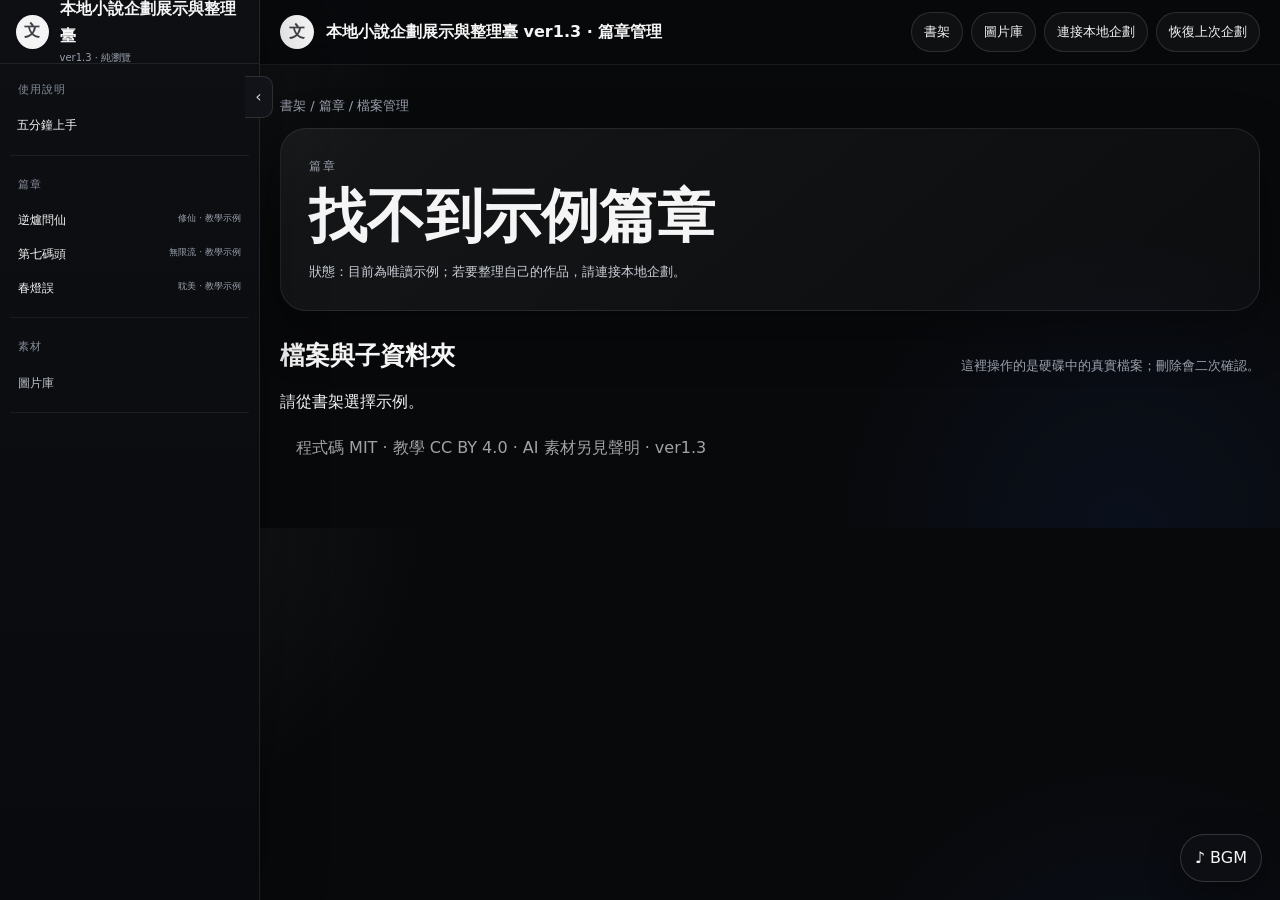
==== commit 8e379e7a: "Release v1.3" ====
--- a/chapter.html
+++ b/chapter.html
@@ -3,7 +3,7 @@
   <head>
     <meta charset="utf-8" />
     <meta name="viewport" content="width=device-width,initial-scale=1" />
-    <title>本地小說企劃展示與整理臺 ver1.2 · 篇章管理</title>
+    <title>本地小說企劃展示與整理臺 ver1.3 · 篇章管理</title>
     <link rel="stylesheet" href="css/style.css" />
     <link rel="stylesheet" href="css/theme-manager.css" />
     <link rel="stylesheet" href="css/browse.css" />
@@ -13,7 +13,7 @@
       <div class="wrap topin">
         <div class="brand">
           <div class="mark">文</div>
-          <div>本地小說企劃展示與整理臺 ver1.2 · 篇章管理</div>
+          <div>本地小說企劃展示與整理臺 ver1.3 · 篇章管理</div>
         </div>
         <nav class="nav">
           <a href="index.html">← 返回書架</a
@@ -48,7 +48,7 @@
         <div id="docList"><div class="empty">正在讀取…</div></div>
       </section>
       <p class="wrap" style="opacity: 0.65; padding: 20px 0">
-        程式碼 MIT · 教學 CC BY 4.0 · AI 素材另見聲明 · ver1.2
+        程式碼 MIT · 教學 CC BY 4.0 · AI 素材另見聲明 · ver1.3
       </p>
     </main>
     <div class="dialog" id="chapterSettingsDialog">
@@ -82,6 +82,7 @@
     </div>
     <script src="js/marked.js"></script>
     <script src="js/jszip.min.js"></script>
+    <script src="js/docx-import.js"></script>
     <script src="js/markdown-utils.js"></script>
     <script src="js/reader-navigation.js"></script>
     <script src="js/app.js"></script>
--- a/css/style.css
+++ b/css/style.css
@@ -207,6 +207,27 @@
 .action:hover {
   background: rgba(255, 255, 255, 0.06);
 }
+.docx-dropzone {
+  display: grid;
+  gap: 5px;
+  margin: 0 0 16px;
+  padding: 15px 18px;
+  border: 1px dashed rgba(255, 255, 255, 0.22);
+  border-radius: 14px;
+  color: #d8dbe1;
+  background: rgba(255, 255, 255, 0.025);
+  transition: 0.18s ease;
+}
+.docx-dropzone span {
+  color: var(--muted);
+  font-size: 13px;
+  line-height: 1.6;
+}
+.docx-dropzone.is-dragging {
+  border-color: var(--accent, #60a5fa);
+  background: rgba(96, 165, 250, 0.1);
+  transform: translateY(-1px);
+}
 .badge {
   display: inline-flex;
   padding: 4px 9px;
@@ -1538,7 +1559,7 @@
   }
 }
 
-/* Workbench 1.2 · 首页紧凑 Hero + 中央焦点式视觉展台 */
+/* Workbench 1.3 · 首页紧凑 Hero + 中央焦点式视觉展台 */
 .hero-home {
   display: grid;
   grid-template-columns: minmax(430px, 0.92fr) minmax(420px, 1.08fr);
--- a/css/theme-manager.css
+++ b/css/theme-manager.css
@@ -1,4 +1,4 @@
-/* Demo 1.2 · dynamic chapter themes */
+/* Demo 1.3 · dynamic chapter themes */
 .field textarea {
   width: 100%;
   min-height: 82px;
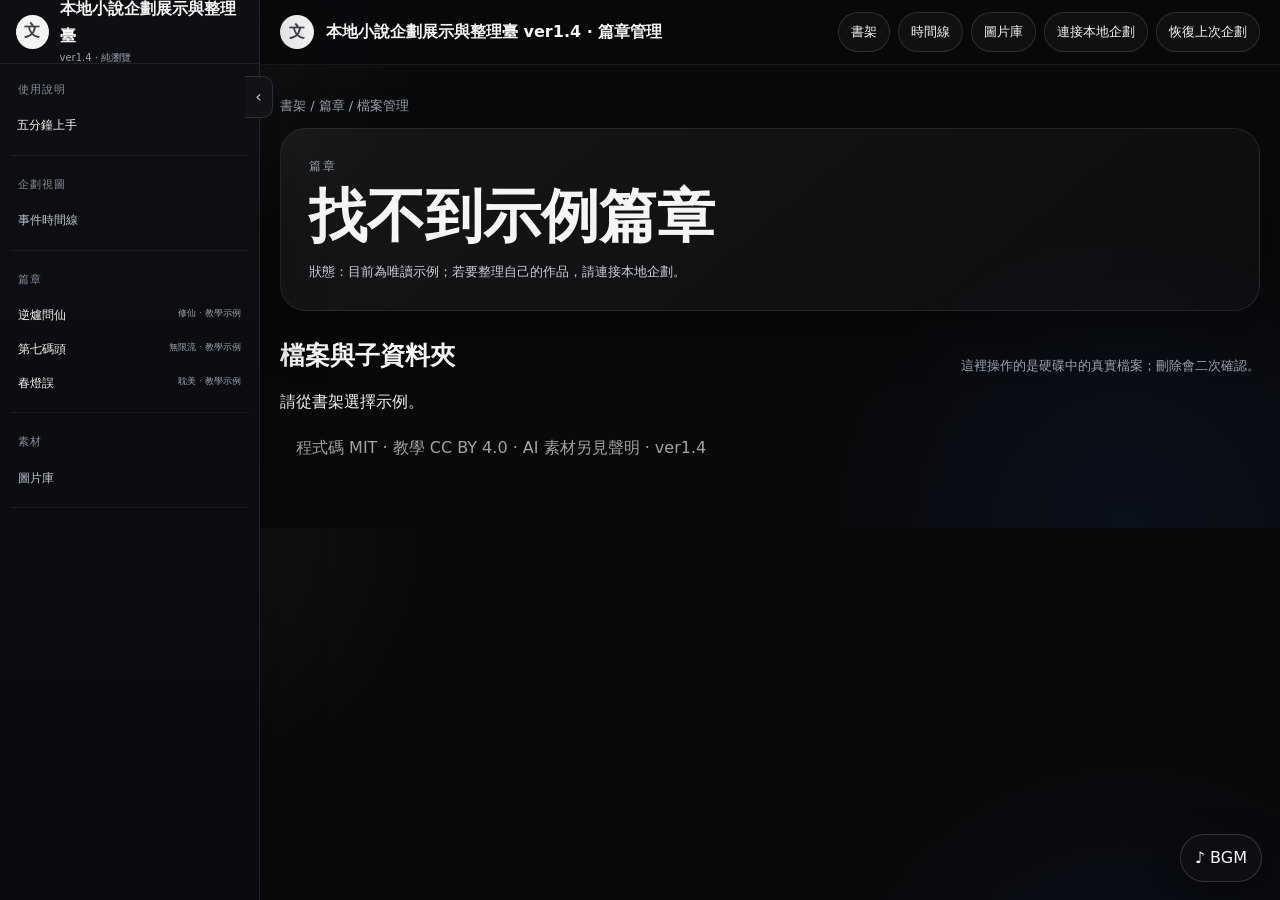
==== commit b81f14d5: "Release v1.4" ====
--- a/chapter.html
+++ b/chapter.html
@@ -3,7 +3,7 @@
   <head>
     <meta charset="utf-8" />
     <meta name="viewport" content="width=device-width,initial-scale=1" />
-    <title>本地小說企劃展示與整理臺 ver1.3 · 篇章管理</title>
+    <title>本地小說企劃展示與整理臺 ver1.4 · 篇章管理</title>
     <link rel="stylesheet" href="css/style.css" />
     <link rel="stylesheet" href="css/theme-manager.css" />
     <link rel="stylesheet" href="css/browse.css" />
@@ -13,10 +13,10 @@
       <div class="wrap topin">
         <div class="brand">
           <div class="mark">文</div>
-          <div>本地小說企劃展示與整理臺 ver1.3 · 篇章管理</div>
+          <div>本地小說企劃展示與整理臺 ver1.4 · 篇章管理</div>
         </div>
         <nav class="nav">
-          <a href="index.html">← 返回書架</a
+          <a href="index.html">← 返回書架</a><a href="timeline.html">時間線</a
           ><a id="imagesLink" href="images.html">本篇圖片</a
           ><button class="btn" id="editChapterBtn">編輯篇章</button
           ><button
@@ -48,7 +48,7 @@
         <div id="docList"><div class="empty">正在讀取…</div></div>
       </section>
       <p class="wrap" style="opacity: 0.65; padding: 20px 0">
-        程式碼 MIT · 教學 CC BY 4.0 · AI 素材另見聲明 · ver1.3
+        程式碼 MIT · 教學 CC BY 4.0 · AI 素材另見聲明 · ver1.4
       </p>
     </main>
     <div class="dialog" id="chapterSettingsDialog">
--- a/css/style.css
+++ b/css/style.css
@@ -1887,3 +1887,107 @@
   outline: 1px solid #ffffff35;
   outline-offset: 6px;
 }
+
+/* Workbench 1.4 timeline */
+.timeline-tools {
+  display: flex;
+  flex-wrap: wrap;
+  align-items: end;
+  gap: 12px;
+  margin-top: 20px;
+}
+.timeline-tools label {
+  display: grid;
+  gap: 6px;
+  color: var(--muted);
+  font-size: 13px;
+}
+.timeline-tools select {
+  min-width: 220px;
+  padding: 10px 12px;
+  border: 1px solid #ffffff20;
+  border-radius: 10px;
+  background: #111319;
+  color: var(--text);
+}
+.timeline-list {
+  position: relative;
+  display: grid;
+  gap: 18px;
+  max-width: 920px;
+  margin: 0 auto;
+  padding: 6px 0;
+}
+.timeline-list::before {
+  content: "";
+  position: absolute;
+  top: 0;
+  bottom: 0;
+  left: 16px;
+  width: 2px;
+  background: linear-gradient(#ffffff10, #ffffff35, #ffffff10);
+}
+.timeline-item {
+  position: relative;
+  display: grid;
+  grid-template-columns: 34px 1fr;
+  gap: 14px;
+}
+.timeline-dot {
+  z-index: 1;
+  width: 13px;
+  height: 13px;
+  margin: 26px 0 0 10px;
+  border: 3px solid #111319;
+  border-radius: 50%;
+  background: var(--accent, #71717a);
+  box-shadow: 0 0 0 2px var(--accent, #71717a), 0 0 20px color-mix(in srgb, var(--accent, #71717a) 50%, transparent);
+}
+.timeline-card {
+  padding: 20px;
+  border: 1px solid #ffffff18;
+  border-left: 3px solid var(--accent, #71717a);
+  border-radius: 16px;
+  background: linear-gradient(135deg, #171920, #101116);
+  box-shadow: 0 14px 36px #00000032;
+}
+.timeline-card h2 {
+  margin: 10px 0 8px;
+  font-size: clamp(19px, 2.2vw, 26px);
+}
+.timeline-card p {
+  margin: 0;
+  color: #d2d2da;
+  line-height: 1.7;
+}
+.timeline-meta {
+  display: flex;
+  flex-wrap: wrap;
+  gap: 7px;
+}
+.timeline-meta span {
+  padding: 4px 8px;
+  border: 1px solid #ffffff17;
+  border-radius: 999px;
+  background: #ffffff09;
+  color: var(--muted);
+  font-size: 12px;
+}
+.timeline-card .actions {
+  margin-top: 14px;
+}
+@media (max-width: 640px) {
+  .timeline-item {
+    grid-template-columns: 26px 1fr;
+    gap: 8px;
+  }
+  .timeline-list::before {
+    left: 11px;
+  }
+  .timeline-dot {
+    margin-left: 5px;
+  }
+  .timeline-card {
+    padding: 16px;
+  }
+}
